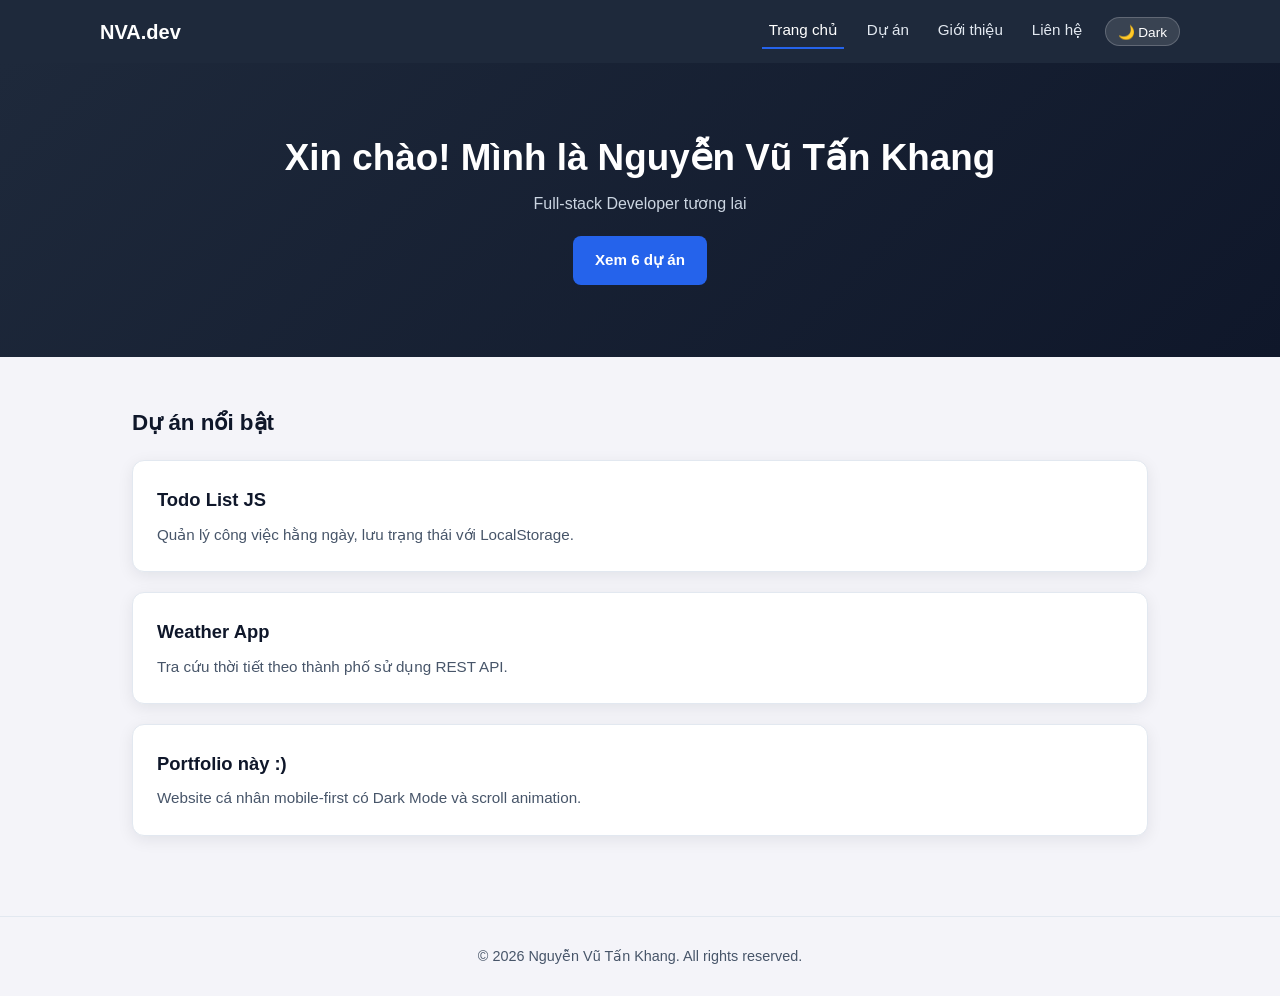
==== index.html @ 0ce377be "Add files via upload" ====
<!DOCTYPE html>
<html lang="vi">
<head>
    <meta charset="UTF-8">
    <meta name="viewport" content="width=device-width, initial-scale=1.0">
    <title>Nguyễn Vũ Tấn Khang - Portfolio</title>
    <link rel="stylesheet" href="style.css">
</head>
<body>
    <nav class="navbar">
        <div class="nav-container">
            <a href="index.html" class="logo">NVA.dev</a>
            <div class="nav-links">
                <a href="index.html" class="active">Trang chủ</a>
                <a href="projects.html">Dự án</a>
                <a href="about.html">Giới thiệu</a>
                <a href="contact.html">Liên hệ</a>
                <button type="button" id="theme-toggle" class="theme-btn" aria-label="Đổi giao diện sáng/tối">🌙 Dark</button>
            </div>
        </div>
    </nav>

    <header class="hero reveal">
        <h1>Xin chào! Mình là Nguyễn Vũ Tấn Khang</h1>
        <p>Full-stack Developer tương lai</p>
        <a href="projects.html" class="btn-primary">Xem 6 dự án</a>
    </header>

    <main>
        <section class="container">
            <h2 class="section-title reveal">Dự án nổi bật</h2>
            <div class="featured-list">
                <article class="project reveal">
                    <h3>Todo List JS</h3>
                    <p>Quản lý công việc hằng ngày, lưu trạng thái với LocalStorage.</p>
                </article>
                <article class="project reveal">
                    <h3>Weather App</h3>
                    <p>Tra cứu thời tiết theo thành phố sử dụng REST API.</p>
                </article>
                <article class="project reveal">
                    <h3>Portfolio này :)</h3>
                    <p>Website cá nhân mobile-first có Dark Mode và scroll animation.</p>
                </article>
            </div>
        </section>
    </main>

    <footer class="footer">
        <p>© 2026 Nguyễn Vũ Tấn Khang. All rights reserved.</p>
    </footer>

    <script src="script.js"></script>
</body>
</html>
---- style.css ----
/* Biến màu - Mặc định Light Mode (Mobile-first) */
:root {
    --bg: #f4f4f9;
    --surface: #ffffff;
    --nav-bg: #1e293b;
    --hero-bg: linear-gradient(135deg, #1e293b, #0f172a);
    --text: #0f172a;
    --text-muted: #475569;
    --accent: #2563eb;
    --accent-hover: #1d4ed8;
    --border: #e2e8f0;
    --shadow: 0 4px 16px rgba(15, 23, 42, 0.08);
}

/* Dark Mode */
body.dark {
    --bg: #0b1120;
    --surface: #1e293b;
    --nav-bg: #090d16;
    --hero-bg: linear-gradient(135deg, #0f172a, #1e1b4b);
    --text: #f8fafc;
    --text-muted: #cbd5e1;
    --accent: #3b82f6;
    --accent-hover: #60a5fa;
    --border: #334155;
    --shadow: 0 4px 18px rgba(0, 0, 0, 0.35);
}

* {
    margin: 0;
    padding: 0;
    box-sizing: border-box;
}

body {
    font-family: 'Segoe UI', Tahoma, Geneva, Verdana, sans-serif;
    line-height: 1.6;
    background-color: var(--bg);
    color: var(--text);
    transition: background-color 0.25s ease, color 0.25s ease;
    overflow-x: hidden;
}

/* Navbar - Mobile first */
.navbar {
    background: var(--nav-bg);
    padding: 0.9rem 1rem;
    position: sticky;
    top: 0;
    z-index: 100;
}

.nav-container {
    max-width: 1080px;
    margin: 0 auto;
    display: flex;
    flex-direction: column;
    align-items: center;
    gap: 0.75rem;
}

.logo {
    color: #ffffff;
    font-weight: 700;
    font-size: 1.25rem;
    text-decoration: none;
}

.nav-links {
    display: flex;
    flex-wrap: wrap;
    justify-content: center;
    align-items: center;
    gap: 0.5rem 1rem;
}

.nav-links a {
    color: #e2e8f0;
    text-decoration: none;
    font-size: 0.95rem;
    padding: 0.25rem 0.4rem;
    border-bottom: 2px solid transparent;
    transition: color 0.2s, border-color 0.2s;
}

.nav-links a:hover,
.nav-links a.active {
    color: #ffffff;
    border-bottom-color: var(--accent);
}

.theme-btn {
    background: rgba(255, 255, 255, 0.12);
    color: #ffffff;
    border: 1px solid rgba(255, 255, 255, 0.2);
    padding: 0.35rem 0.75rem;
    border-radius: 999px;
    cursor: pointer;
    font-size: 0.85rem;
}

.theme-btn:hover {
    background: rgba(255, 255, 255, 0.22);
}

/* Hero & Page Header */
.hero,
.page-header {
    background: var(--hero-bg);
    color: #ffffff;
    text-align: center;
    padding: 3.5rem 1.25rem;
}

.hero h1,
.page-header h1 {
    font-size: 1.85rem;
    line-height: 1.25;
    margin-bottom: 0.6rem;
}

.hero p,
.page-header p {
    color: #cbd5e1;
    font-size: 1rem;
    max-width: 600px;
    margin: 0 auto;
}

.btn-primary {
    display: inline-block;
    margin-top: 1.25rem;
    background: var(--accent);
    color: #ffffff;
    border: none;
    padding: 0.75rem 1.4rem;
    border-radius: 8px;
    font-size: 0.95rem;
    font-weight: 600;
    text-decoration: none;
    cursor: pointer;
    transition: background-color 0.2s, transform 0.2s;
}

.btn-primary:hover {
    background: var(--accent-hover);
    transform: translateY(-1px);
}

/* Layout & Cards */
.container {
    max-width: 1080px;
    margin: 0 auto;
    padding: 2.5rem 1.25rem;
}

.section-title {
    font-size: 1.4rem;
    margin-bottom: 1.25rem;
}

.featured-list,
.projects-grid {
    display: grid;
    grid-template-columns: 1fr; /* 1 cột trên mobile */
    gap: 1.25rem;
}

.project,
.card,
.contact-form {
    background: var(--surface);
    border: 1px solid var(--border);
    border-radius: 12px;
    padding: 1.5rem;
    box-shadow: var(--shadow);
}

.project h3,
.card h2 {
    margin-bottom: 0.5rem;
    font-size: 1.15rem;
}

.project p,
.card p {
    color: var(--text-muted);
    font-size: 0.95rem;
}

.card + .card {
    margin-top: 1.25rem;
}

.tag {
    display: inline-block;
    font-size: 0.75rem;
    font-weight: 600;
    color: var(--accent);
    background: rgba(37, 99, 235, 0.12);
    padding: 0.2rem 0.6rem;
    border-radius: 999px;
    margin-bottom: 0.6rem;
}

/* Contact Form */
.form-group {
    margin-bottom: 1rem;
}

.form-group label {
    display: block;
    margin-bottom: 0.4rem;
    font-weight: 600;
    font-size: 0.9rem;
}

.form-group input,
.form-group textarea {
    width: 100%;
    padding: 0.7rem 0.85rem;
    border-radius: 8px;
    border: 1px solid var(--border);
    background: var(--bg);
    color: var(--text);
    font-family: inherit;
    font-size: 0.95rem;
}

.form-group input:focus,
.form-group textarea:focus {
    outline: 2px solid var(--accent);
    border-color: var(--accent);
}

/* Footer */
.footer {
    text-align: center;
    padding: 1.75rem 1rem;
    color: var(--text-muted);
    font-size: 0.9rem;
    border-top: 1px solid var(--border);
    margin-top: 2rem;
}

/* Scroll Animation (Intersection Observer) */
.reveal {
    opacity: 0;
    transform: translateY(22px);
    transition: opacity 0.6s ease, transform 0.6s ease;
}

.reveal.is-visible {
    opacity: 1;
    transform: translateY(0);
}

/* Tablet & Desktop breakpoints */
@media (min-width: 640px) {
    .hero h1,
    .page-header h1 {
        font-size: 2.3rem;
    }

    .projects-grid {
        grid-template-columns: repeat(2, 1fr); /* 2 cột trên tablet */
    }
}

@media (min-width: 900px) {
    .nav-container {
        flex-direction: row;
        justify-content: space-between;
    }

    .hero,
    .page-header {
        padding: 4.5rem 2rem;
    }

    .container {
        padding: 3rem 2rem;
    }

    .projects-grid {
        grid-template-columns: repeat(3, 1fr); /* 3 cột x 2 hàng = 6 dự án trên desktop */
    }
}
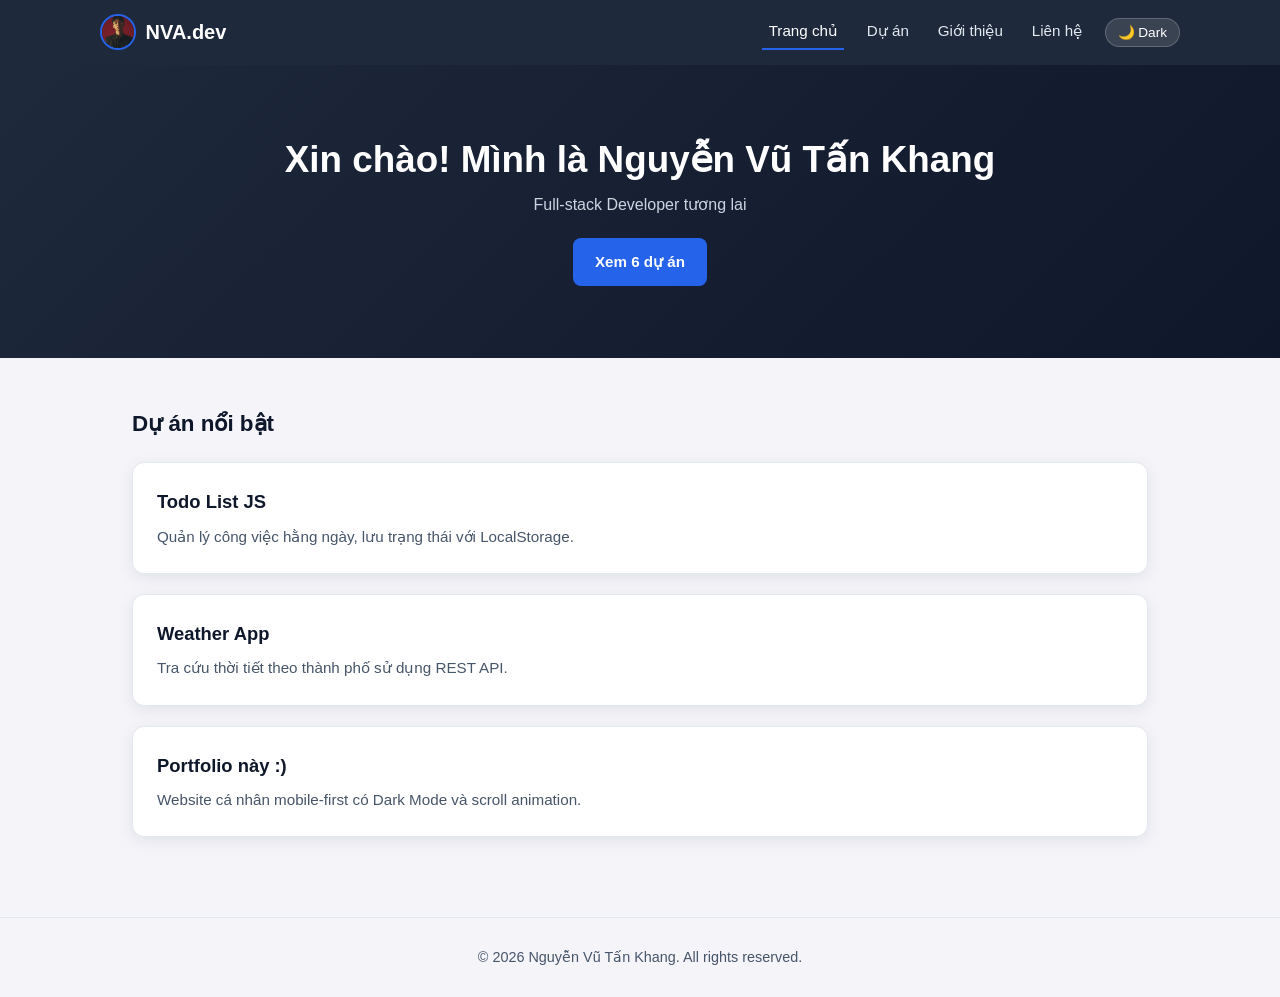
==== commit 0db0f406: "Add files via upload" ====
--- a/index.html
+++ b/index.html
@@ -9,7 +9,10 @@
 <body>
     <nav class="navbar">
         <div class="nav-container">
-            <a href="index.html" class="logo">NVA.dev</a>
+            <a href="index.html" class="logo">
+              <img src="avtar.jpg" alt="Avatar Nguyễn Vũ Tấn Khang" class="logo-avatar"
+              <span>NVA.dev</span>
+            </a>
             <div class="nav-links">
                 <a href="index.html" class="active">Trang chủ</a>
                 <a href="projects.html">Dự án</a>
--- a/style.css
+++ b/style.css
@@ -1,4 +1,3 @@
-/* Biến màu - Mặc định Light Mode (Mobile-first) */
 :root {
     --bg: #f4f4f9;
     --surface: #ffffff;
@@ -12,7 +11,6 @@
     --shadow: 0 4px 16px rgba(15, 23, 42, 0.08);
 }
 
-/* Dark Mode */
 body.dark {
     --bg: #0b1120;
     --surface: #1e293b;
@@ -41,7 +39,6 @@
     overflow-x: hidden;
 }
 
-/* Navbar - Mobile first */
 .navbar {
     background: var(--nav-bg);
     padding: 0.9rem 1rem;
@@ -64,6 +61,22 @@
     font-weight: 700;
     font-size: 1.25rem;
     text-decoration: none;
+    display: inline-flex;
+    align-items: center;
+    gap: 0.6rem;
+}
+
+.logo-avatar {
+    width: 36px;
+    height: 36px;
+    border-radius: 50%;
+    object-fit: cover;
+    border: 2px solid var(--accent);
+    transition: transform 0.25s ease;
+}
+
+.logo:hover .logo-avatar{
+    transform: scale(1.08);
 }
 
 .nav-links {
@@ -103,7 +116,6 @@
     background: rgba(255, 255, 255, 0.22);
 }
 
-/* Hero & Page Header */
 .hero,
 .page-header {
     background: var(--hero-bg);
@@ -147,7 +159,6 @@
     transform: translateY(-1px);
 }
 
-/* Layout & Cards */
 .container {
     max-width: 1080px;
     margin: 0 auto;
@@ -233,7 +244,6 @@
     border-color: var(--accent);
 }
 
-/* Footer */
 .footer {
     text-align: center;
     padding: 1.75rem 1rem;
@@ -243,7 +253,6 @@
     margin-top: 2rem;
 }
 
-/* Scroll Animation (Intersection Observer) */
 .reveal {
     opacity: 0;
     transform: translateY(22px);
@@ -255,7 +264,6 @@
     transform: translateY(0);
 }
 
-/* Tablet & Desktop breakpoints */
 @media (min-width: 640px) {
     .hero h1,
     .page-header h1 {
@@ -263,7 +271,7 @@
     }
 
     .projects-grid {
-        grid-template-columns: repeat(2, 1fr); /* 2 cột trên tablet */
+        grid-template-columns: repeat(2, 1fr); 
     }
 }
 
@@ -283,6 +291,6 @@
     }
 
     .projects-grid {
-        grid-template-columns: repeat(3, 1fr); /* 3 cột x 2 hàng = 6 dự án trên desktop */
+        grid-template-columns: repeat(3, 1fr); 
     }
 }
